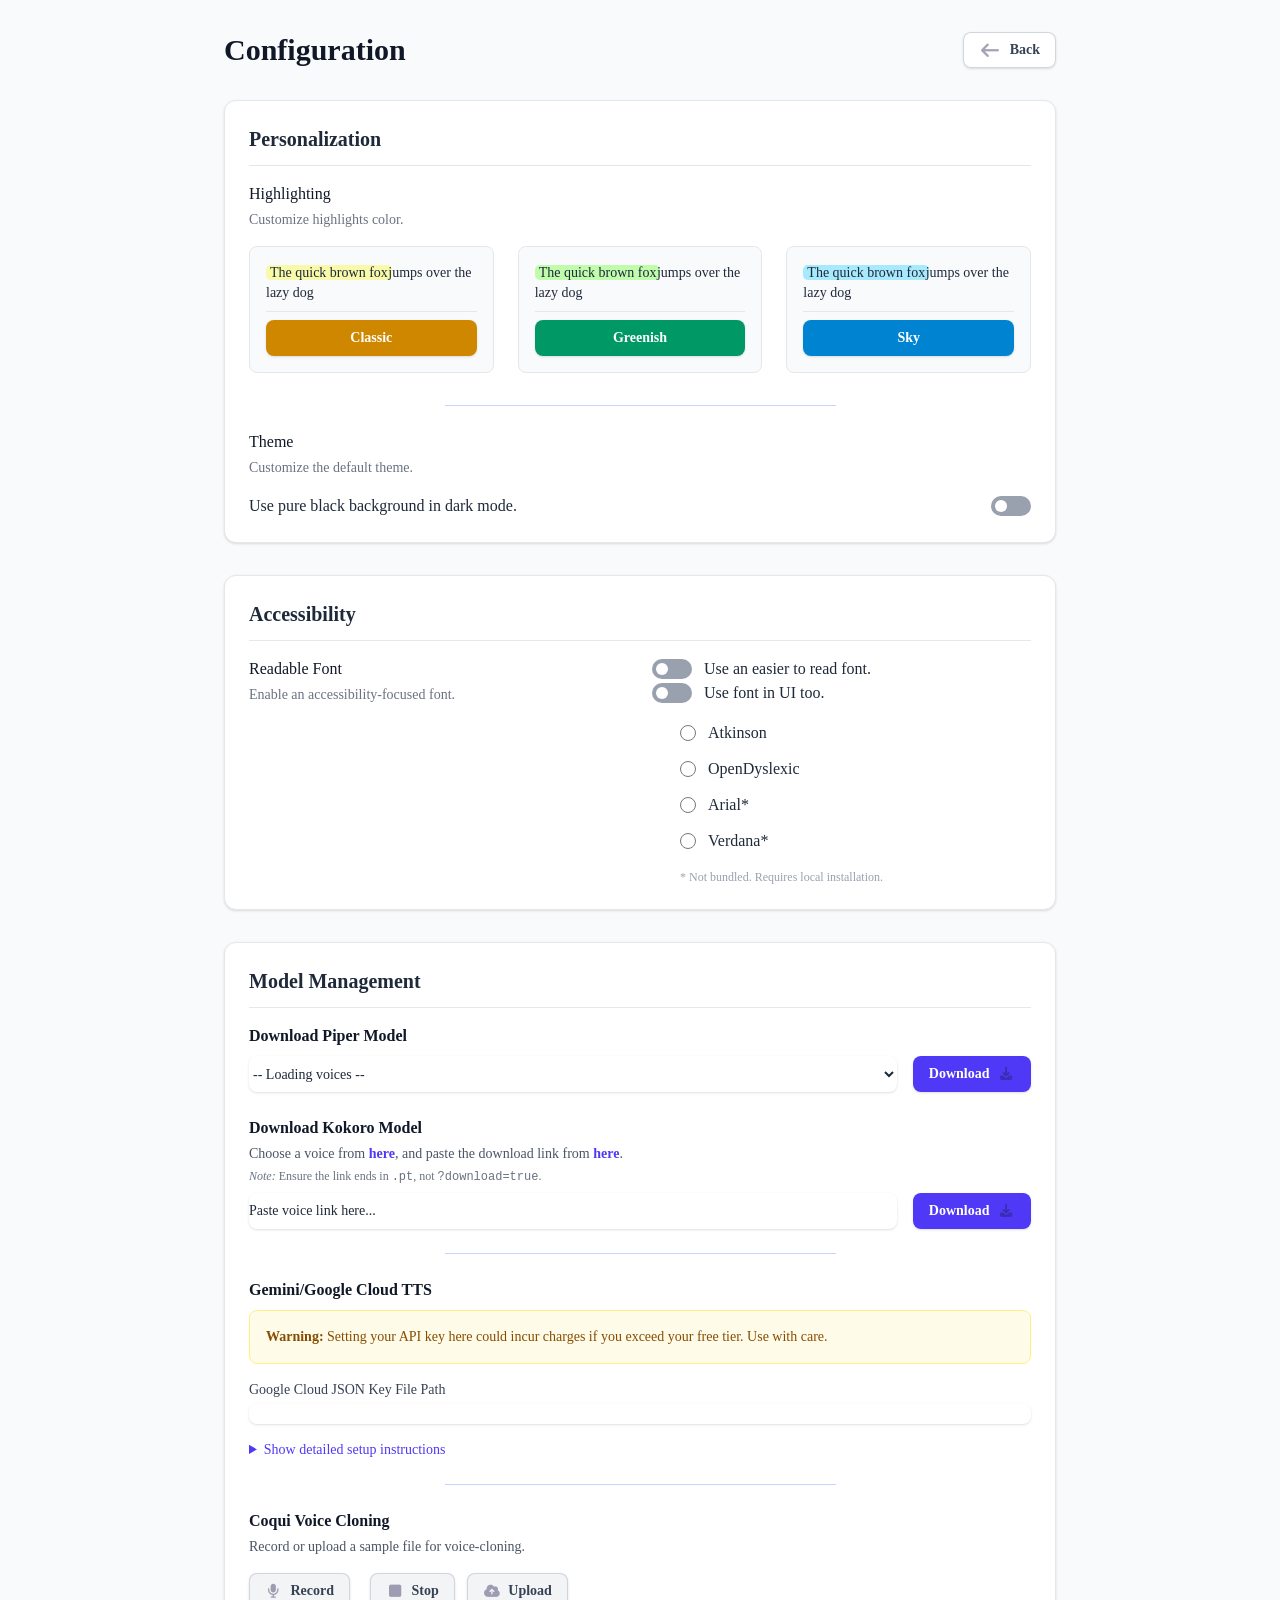
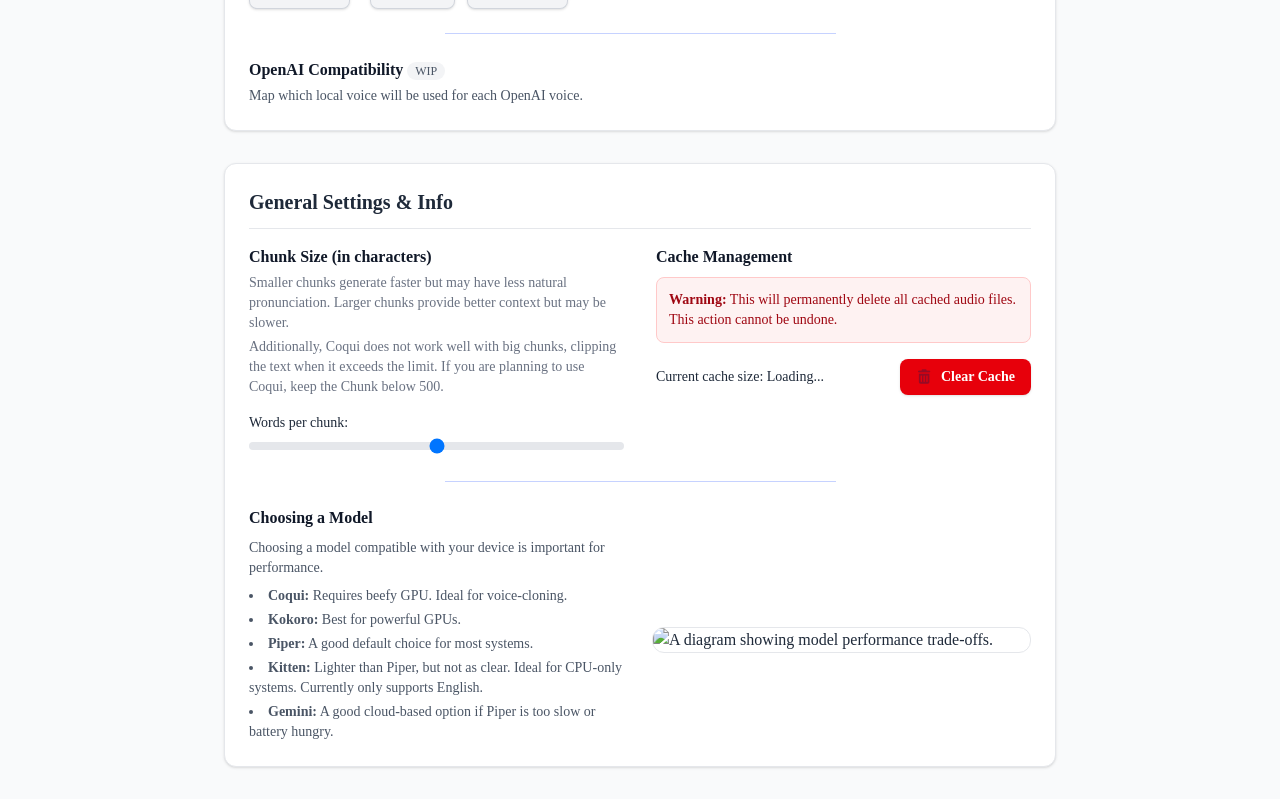
==== templates/config.html @ 1a1e9543 "feat(i18n): Task 5 - config.html 添加 data-i18n 属性 为配置页面添加国际化支持： - 54 个 data-i18n 属性（文本内容、占位符等） - head" ====
<!DOCTYPE html>
<html lang="en">
<head>
    <meta charset="UTF-8">
    <meta name="viewport" content="width=device-width, initial-scale=1.0">
    <title>OpenWebTTS - Config</title>
    <!-- Favicon -->
    <link rel="icon" type="image/png" href="/static/favicon.png">
    <link rel="stylesheet" href="/static/css/style.css">
    <link rel="stylesheet" href="/static/icons/css/all.min.css">
    <script type="module" src="/static/js/i18n.js"></script>
    <style>
        /* Custom styles for better form elements */
        .form-radio, .form-checkbox {
            color: #4f46e5;
        }
        .form-radio:focus, .form-checkbox:focus, select:focus, input:focus {
            --tw-ring-color: #4f46e5;
        }
    </style>
</head>

<body class="bg-gray-50 dark:bg-gray-900 text-gray-800 dark:text-gray-200">

    <div class="container mx-auto max-w-4xl p-4 sm:p-6 lg:p-8">
        
        <!-- Header -->
        <header class="flex items-center justify-between mb-8">
            <h1 class="text-3xl font-bold text-gray-900 dark:text-gray-100" data-i18n="config.title">Configuration</h1>
            <a id="back" href="/" class="inline-flex items-center gap-2 rounded-lg bg-white dark:bg-gray-800 px-4 py-2 text-sm font-semibold text-gray-700 dark:text-gray-300 shadow-sm ring-1 ring-inset ring-gray-300 dark:ring-gray-700 hover:bg-gray-50 dark:hover:bg-gray-700 transition-colors">
                <i class="fas fa-arrow-left text-lg"></i>
                <span data-i18n="config.back">Back</span>
            </a>
        </header>

        <main class="space-y-8">

            <section class="bg-white dark:bg-gray-800 p-6 rounded-xl shadow-sm border border-gray-200 dark:border-gray-700">
                <h2 class="text-xl font-semibold mb-4 border-b pb-3 border-gray-200 dark:border-gray-700" data-i18n="config.personalization">Personalization</h2>
                <div>
                    <h3 class="font-medium text-gray-900 dark:text-gray-100" data-i18n="config.highlighting">Highlighting</h3>
                    <p class="text-sm text-gray-500 dark:text-gray-400 mt-1" data-i18n="config.highlighting_desc">Customize highlights color.</p>
                </div>
                <div id="highlight-customization" class="grid grid-cols-3 items-start gap-6 mt-4">
                    <div class="yellow flex flex-col bg-gray-50 dark:bg-gray-700 p-4 rounded-lg border border-gray-200 dark:border-gray-600 mb-2">
                        <div class="text-sm">
                            <span class="highlight">The quick brown fox</span><span> jumps over the lazy dog</span>
                        </div>
                        <div class="border-t mt-2 pt-2 border-gray-200 dark:border-gray-700 w-full">
                            <button data-value="yellow" type="button" class="w-full inline-flex items-center justify-center gap-2 rounded-lg bg-yellow-600 px-4 py-2 text-sm font-semibold text-white shadow-sm hover:bg-yellow-500 dark:bg-yellow-700 dark:hover:bg-yellow-600 transition-colors" data-i18n="config.classic">Classic</button>
                        </div>
                    </div>
                    <div class="green flex flex-col bg-gray-50 dark:bg-gray-700 p-4 rounded-lg border border-gray-200 dark:border-gray-600 mb-2">
                        <div class="text-sm">
                            <span class="highlight green">The quick brown fox</span><span> jumps over the lazy dog</span>
                        </div>
                        <div class="border-t mt-2 pt-2 border-gray-200 dark:border-gray-700 w-full">
                            <button data-value="green" type="button" class="w-full inline-flex items-center justify-center gap-2 rounded-lg bg-emerald-600 px-4 py-2 text-sm font-semibold text-white shadow-sm hover:bg-emerald-500 dark:bg-emerald-700 dark:hover:bg-emerald-600 transition-colors" data-i18n="config.greenish">Greenish</button>
                        </div>
                    </div>
                    <div class="blue flex flex-col bg-gray-50 dark:bg-gray-700 p-4 rounded-lg border border-gray-200 dark:border-gray-600 mb-2">
                        <div class="text-sm">
                            <span class="highlight blue">The quick brown fox</span><span> jumps over the lazy dog</span>
                        </div>
                        <div class="border-t mt-2 pt-2 border-gray-200 dark:border-gray-700 w-full">
                            <button data-value="blue"  type="button" class="w-full inline-flex items-center justify-center gap-2 rounded-lg bg-sky-600 px-4 py-2 text-sm font-semibold text-white shadow-sm hover:bg-sky-500 dark:bg-sky-700 dark:hover:bg-sky-600 transition-colors" data-i18n="config.sky">Sky</button>
                        </div>
                    </div>
                </div>
                <hr class="my-6 w-[50%] mx-auto border-indigo-200 dark:border-gray-700" />
                <div>
                    <h3 class="font-medium text-gray-900 dark:text-gray-100" data-i18n="config.theme">Theme</h3>
                    <p class="text-sm text-gray-500 dark:text-gray-400 mt-1" data-i18n="config.theme_desc">Customize the default theme.</p>
                </div>
                <div class="mt-4 w-full grid grid-cols-2">
                    <div class="flex justify-start items-center">
                        <span data-i18n="config.pure_black">Use pure black background in dark mode.</span>
                    </div>
                    <div class="flex justify-end items-center">
                        <label class="relative inline-flex items-center cursor-pointer">
                            <input type="checkbox" id="pureblack-bg-toggle" class="sr-only peer">
                            <div class="w-10 h-5 bg-gray-400 peer-checked:bg-indigo-600 rounded-full transition-colors"></div>
                            <div class="absolute left-1 top-1 w-3 h-3 bg-white rounded-full peer-checked:translate-x-5 transition-transform"></div>
                        </label>
                    </div>
                </div>
            </section>

            <!-- Accessibility Section -->
            <section class="bg-white dark:bg-gray-800 p-6 rounded-xl shadow-sm border border-gray-200 dark:border-gray-700">
                <h2 class="text-xl font-semibold mb-4 border-b pb-3 border-gray-200 dark:border-gray-700" data-i18n="config.accessibility">Accessibility</h2>
                <div class="grid md:grid-cols-2 items-start gap-6">
                    <div>
                        <h3 class="font-medium text-gray-900 dark:text-gray-100" data-i18n="config.readable_font">Readable Font</h3>
                        <p class="text-sm text-gray-500 dark:text-gray-400 mt-1" data-i18n="config.readable_font_desc">Enable an accessibility-focused font.</p>
                    </div>
                    <div>
                        <div class="flex flex-row items-center">
                            <label for="use-accessible-font-checkbox" class="relative inline-flex items-center cursor-pointer me-3">
                                <input type="checkbox" name="accessible-font" id="use-accessible-font-checkbox" class="sr-only peer">
                                <div class="w-10 h-5 bg-gray-400 peer-checked:bg-indigo-600 rounded-full transition-colors"></div>
                                <div class="absolute left-1 top-1 w-3 h-3 bg-white rounded-full peer-checked:translate-x-5 transition-transform"></div>
                            </label>
                            <span class="font-medium dark:text-gray-300" data-i18n="config.use_easy_font">Use an easier to read font.</span>
                        </div>
                        <div class="flex flex-row items-center">
                            <label for="accessible-font-ui-checkbox" class="relative inline-flex items-center cursor-pointer me-3">
                                <input type="checkbox" name="accessible-font-ui" id="accessible-font-ui-checkbox" class="sr-only peer">
                                <div class="w-10 h-5 bg-gray-400 peer-checked:bg-indigo-600 rounded-full transition-colors"></div>
                                <div class="absolute left-1 top-1 w-3 h-3 bg-white rounded-full peer-checked:translate-x-5 transition-transform"></div>
                            </label>
                            <span class="font-medium dark:text-gray-300" data-i18n="config.use_font_ui">Use font in UI too.</span>
                        </div>
                        <div class="mt-4 space-y-3 pl-7">
                            <label class="flex items-center space-x-3">
                                <input type="radio" name="accessible-font-style" value="Atkinson" class="form-radio h-4 w-4">
                                <span class="dark:text-gray-300">Atkinson</span>
                            </label>
                            <label class="flex items-center space-x-3">
                                <input type="radio" name="accessible-font-style" value="OpenDyslexic" class="form-radio h-4 w-4">
                                <span class="dark:text-gray-300">OpenDyslexic</span>
                            </label>
                            <label class="flex items-center space-x-3">
                                <input type="radio" name="accessible-font-style" value="Arial" class="form-radio h-4 w-4">
                                <span class="dark:text-gray-300">Arial*</span>
                            </label>
                            <label class="flex items-center space-x-3">
                                <input type="radio" name="accessible-font-style" value="Verdana" class="form-radio h-4 w-4">
                                <span class="dark:text-gray-300">Verdana*</span>
                            </label>
                            <p class="text-xs text-gray-400 dark:text-gray-500 pt-1" data-i18n="config.not_bundled">* Not bundled. Requires local installation.</p>
                        </div>
                    </div>
                </div>
            </section>

            <!-- Models Section -->
            <section class="bg-white dark:bg-gray-800 p-6 rounded-xl shadow-sm border border-gray-200 dark:border-gray-700">
                <h2 class="text-xl font-semibold mb-4 border-b pb-3 border-gray-200 dark:border-gray-700" data-i18n="config.model_management">Model Management</h2>
                
                <!-- Piper and Kokoro Downloads -->
                <div class="space-y-6">
                    <div>
                        <h3 class="font-semibold text-gray-900 dark:text-gray-100" data-i18n="config.download_piper">Download Piper Model</h3>
                        <div class="grid sm:grid-cols-[1fr_auto] gap-4 mt-2">
                            <select id="piper-voice" name="piper-voice" class="block w-full rounded-lg border-gray-300 dark:border-gray-600 bg-white dark:bg-gray-700 text-gray-800 dark:text-gray-200 shadow-sm focus:border-indigo-500 focus:ring-indigo-500 sm:text-sm">
                                <option value="" data-i18n="config.loading_voices">-- Loading voices --</option>
                            </select>
                            <button id="download-btn-piper" class="inline-flex items-center justify-center gap-2 rounded-lg bg-indigo-600 px-4 py-2 text-sm font-semibold text-white shadow-sm hover:bg-indigo-500 dark:bg-indigo-700 dark:hover:bg-indigo-600 transition-colors">
                                <span data-i18n="common.download">Download</span>
                                <i class="fas fa-download"></i>
                            </button>
                        </div>
                    </div>

                    <div>
                        <h3 class="font-semibold text-gray-900 dark:text-gray-100" data-i18n="config.download_kokoro">Download Kokoro Model</h3>
                        <div class="text-sm text-gray-600 dark:text-gray-400 mt-1 space-y-1">
                            <p>Choose a voice from <a class="font-semibold text-indigo-600 dark:text-indigo-400 hover:underline" href="https://huggingface.co/hexgrad/Kokoro-82M/blob/main/VOICES.md" target="_blank">here</a>, and paste the download link from <a class="font-semibold text-indigo-600 dark:text-indigo-400 hover:underline" href="https://huggingface.co/hexgrad/Kokoro-82M/tree/main/voices" target="_blank">here</a>.</p>
                            <p class="text-xs text-gray-500 dark:text-gray-500"><i>Note:</i> Ensure the link ends in <code>.pt</code>, not <code>?download=true</code>.</p>
                        </div>
                        <div class="grid sm:grid-cols-[1fr_auto] gap-4 mt-2">
                            <input id="kokoro-voice" name="kokoro-voice" placeholder="Paste voice link here..." class="block w-full rounded-lg border-gray-300 dark:border-gray-600 bg-white dark:bg-gray-700 text-gray-800 dark:text-gray-200 dark:placeholder-gray-400 shadow-sm focus:border-indigo-500 focus:ring-indigo-500 sm:text-sm" />
                            <button id="download-btn-kokoro" class="inline-flex items-center justify-center gap-2 rounded-lg bg-indigo-600 px-4 py-2 text-sm font-semibold text-white shadow-sm hover:bg-indigo-500 dark:bg-indigo-700 dark:hover:bg-indigo-600 transition-colors">
                                <span data-i18n="common.download">Download</span>
                                <i class="fas fa-download"></i>
                            </button>
                        </div>
                        <div id="download-status" class="text-sm mt-2"></div>
                    </div>
                </div>

                <hr class="my-6 w-[50%] mx-auto border-indigo-200 dark:border-gray-700" />

                <!-- Gemini / Google Cloud -->
                <div>
                    <h3 class="font-semibold text-gray-900 dark:text-gray-100" data-i18n="config.gemini_tts">Gemini/Google Cloud TTS</h3>
                    <div class="p-4 mt-2 bg-yellow-50 border border-yellow-200 rounded-lg text-sm text-yellow-800 dark:bg-yellow-900/20 dark:border-yellow-700/50 dark:text-yellow-300">
                        <strong data-i18n="config.warning">Warning:</strong> <span data-i18n="config.api_key_warning">Setting your API key here could incur charges if you exceed your free tier. Use with care.</span>
                    </div>
                    <div class="mt-4">
                        <label for="google-voice" class="block text-sm font-medium text-gray-700 dark:text-gray-300" data-i18n="config.google_key_path">Google Cloud JSON Key File Path</label>
                        <input id="google-voice" name="google-voice" class="mt-1 block w-full rounded-lg border-gray-300 dark:border-gray-600 bg-white dark:bg-gray-700 text-gray-800 dark:text-gray-200 dark:placeholder-gray-400 shadow-sm focus:border-indigo-500 focus:ring-indigo-500 sm:text-sm" />
                    </div>
                    <details class="mt-4 text-sm">
                        <summary id="toggle-explanation-container" class="cursor-pointer font-medium text-indigo-600 hover:text-indigo-800 dark:text-indigo-400 dark:hover:text-indigo-300">
                            <span data-i18n="config.show_instructions">Show detailed setup instructions</span>
                        </summary>
                        <div id="explanation-container" class="prose prose-sm dark:prose-invert max-w-none mt-2 text-gray-600 dark:text-gray-400 space-y-3">
                            <h4 data-i18n="config.step1">Step 1: Set Up Your Project & API</h4>
                            <ol>
                                <li>Go to the <a href="https://console.cloud.google.com/" target="_blank">Google Cloud Console</a> and sign in.</li>
                                <li>Select or create a new project.</li>
                                <li>Search for and enable the <strong>Cloud Text-to-Speech API</strong>.</li>
                            </ol>
                            <h4 data-i18n="config.step2">Step 2: Create a Service Account & Download Key</h4>
                            <ol>
                                <li>Navigate to the <strong>Credentials</strong> page.</li>
                                <li>Click <strong>+ CREATE CREDENTIALS</strong> and select <strong>Service account</strong>.</li>
                                <li>Follow the prompts to create the account.</li>
                                <li>Go to the <strong>KEYS</strong> tab for your new service account, click <strong>ADD KEY</strong>, and create a new <strong>JSON</strong> key. A file will be downloaded.</li>
                            </ol>
                            <h4 data-i18n="config.step3">Step 3: Secure and Use Your Key</h4>
                            <p>Treat this JSON file like a password. Paste the file path into the input box above.</p>
                        </div>
                    </details>
                </div>

                <hr class="my-6 w-[50%] mx-auto border-indigo-200 dark:border-gray-700" />

                <!-- Coqui -->
                <div>
                     <h3 class="font-semibold text-gray-900 dark:text-gray-100" data-i18n="config.coqui_cloning">Coqui Voice Cloning</h3>
                     <p class="text-sm text-gray-600 dark:text-gray-400 mt-1" data-i18n="config.coqui_cloning_desc">Record or upload a sample file for voice-cloning.</p>
                     <div id="speech-to-text-section" class="flex items-center gap-3 mt-4">
                        <button id="record-btn" class="inline-flex items-center justify-center gap-2 rounded-lg bg-gray-100 dark:bg-gray-700 px-4 py-2 text-sm font-semibold text-gray-700 dark:text-gray-300 shadow-sm ring-1 ring-inset ring-gray-300 dark:ring-gray-600 hover:bg-gray-200 dark:hover:bg-gray-600 transition-colors">
                            <i class="fas fa-microphone"></i>
                            <span data-i18n="common.record">Record</span>
                        </button>
                        <button id="stop-record-btn" class="hidden ml-2 inline-flex items-center justify-center gap-2 rounded-lg bg-gray-100 dark:bg-gray-700 px-4 py-2 text-sm font-semibold text-gray-700 dark:text-gray-300 shadow-sm ring-1 ring-inset ring-gray-300 dark:ring-gray-600 hover:bg-gray-200 dark:hover:bg-gray-600 transition-colors">
                            <i class="fas fa-stop"></i>
                            <span data-i18n="common.stop">Stop</span>
                        </button>
                        <div id="recording-indicator" class="hidden ml-2 flex items-center">
                            <div class="w-2 h-2 bg-red-500 rounded-full animate-pulse"></div>
                            <span class="ml-2 text-sm text-gray-600 dark:text-gray-400" data-i18n="player.recording">Recording...</span>
                        </div>
                        <input type="file" id="audio-file-input" accept="audio/wav" class="hidden">
                        <button id="upload-file-btn" class="inline-flex items-center justify-center gap-2 rounded-lg bg-gray-100 dark:bg-gray-700 px-4 py-2 text-sm font-semibold text-gray-700 dark:text-gray-300 shadow-sm ring-1 ring-inset ring-gray-300 dark:ring-gray-600 hover:bg-gray-200 dark:hover:bg-gray-600 transition-colors">
                            <i class="fas fa-cloud-upload-alt"></i>
                            <span data-i18n="common.upload">Upload</span>
                        </button>
                     </div>
                </div>

                <hr class="my-6 w-[50%] mx-auto border-indigo-200 dark:border-gray-700" />

                <!-- OpenAI -->
                <div>
                     <h3 class="font-semibold text-gray-900 dark:text-gray-100"><span data-i18n="config.openai_compat">OpenAI Compatibility</span> <span class="text-xs font-medium bg-gray-100 dark:bg-gray-700 text-gray-600 dark:text-gray-300 py-0.5 px-2 rounded-full">WIP</span></h3>
                     <p class="text-sm text-gray-600 dark:text-gray-400 mt-1" data-i18n="config.openai_desc">Map which local voice will be used for each OpenAI voice.</p>
                </div>
            </section>

            <!-- General Settings & Info -->
            <section class="bg-white dark:bg-gray-800 p-6 rounded-xl shadow-sm border border-gray-200 dark:border-gray-700">
                <h2 class="text-xl font-semibold mb-4 border-b pb-3 border-gray-200 dark:border-gray-700" data-i18n="config.general_settings">General Settings & Info</h2>
                
                <div class="grid md:grid-cols-2 gap-8">
                    <!-- Chunk Size -->
                    <div>
                        <h3 class="font-semibold text-gray-900 dark:text-gray-100" data-i18n="config.chunk_size">Chunk Size (in characters)</h3>
                        <p class="text-sm text-gray-500 dark:text-gray-400 mt-1" data-i18n="config.chunk_size_desc1">Smaller chunks generate faster but may have less natural pronunciation. Larger chunks provide better context but may be slower.</p>
                        <p class="text-sm text-gray-500 dark:text-gray-400 mt-1" data-i18n="config.chunk_size_desc2">Additionally, Coqui does not work well with big chunks, clipping the text when it exceeds the limit. If you are planning to use Coqui, keep the Chunk below 500.</p>
                        <div class="mt-4">
                            <div class="flex justify-between items-center text-sm font-medium">
                                <label for="chunk-size-slider" class="dark:text-gray-300" data-i18n="config.words_per_chunk">Words per chunk:</label>
                                <span id="chunk-size-display" class="font-semibold text-indigo-600 dark:text-indigo-400"></span>
                            </div>
                            <input id="chunk-size-slider" name="chunk-size" type="range" step="5" min="50" max="1000" class="w-full h-2 bg-gray-200 dark:bg-gray-600 rounded-lg appearance-none cursor-pointer mt-2">
                        </div>
                    </div>

                    <!-- Cache Management -->
                    <div>
                        <h3 class="font-semibold text-gray-900 dark:text-gray-100" data-i18n="config.cache_management">Cache Management</h3>
                         <div class="p-3 mt-2 bg-red-50 border border-red-200 rounded-lg text-sm text-red-800 dark:bg-red-900/20 dark:border-red-700/50 dark:text-red-300">
                            <strong data-i18n="config.warning">Warning:</strong> <span data-i18n="config.cache_warning">This will permanently delete all cached audio files. This action cannot be undone.</span>
                        </div>
                        <div class="flex items-center justify-between mt-4">
                            <p class="text-sm dark:text-gray-300"><span data-i18n="config.cache_size">Current cache size:</span> <span id="cache-size-display" class="font-medium" data-i18n="common.loading">Loading...</span></p>
                            <button id="clear-cache" class="inline-flex items-center gap-2 rounded-lg bg-red-600 px-4 py-2 text-sm font-semibold text-white shadow-sm hover:bg-red-500 dark:bg-red-700 dark:hover:bg-red-600 transition-colors">
                                <i class="fas fa-trash-alt"></i>
                                <span data-i18n="config.clear_cache">Clear Cache</span>
                            </button>
                        </div>
                    </div>
                </div>

                <hr class="my-6 w-[50%] mx-auto border-indigo-200 dark:border-gray-700" />

                <!-- Model Info -->
                <div>
                    <h3 class="font-semibold text-gray-900 dark:text-gray-100" data-i18n="config.choosing_model">Choosing a Model</h3>
                    <div class="grid md:grid-cols-2 gap-6 mt-2 items-center">
                        <div class="text-sm text-gray-600 dark:text-gray-400 space-y-2">
                             <p data-i18n="config.choosing_model_desc">Choosing a model compatible with your device is important for performance.</p>
                             <ul class="list-disc list-inside space-y-1">
                                <li><strong data-i18n="config.model_coqui">Coqui:</strong> Requires beefy GPU. Ideal for voice-cloning.</li>
                                <li><strong data-i18n="config.model_kokoro">Kokoro:</strong> Best for powerful GPUs.</li>
                                <li><strong data-i18n="config.model_piper">Piper:</strong> A good default choice for most systems.</li>
                                <li><strong data-i18n="config.model_kitten">Kitten:</strong> Lighter than Piper, but not as clear. Ideal for CPU-only systems. Currently only supports English.</li>
                                <li><strong data-i18n="config.model_gemini">Gemini:</strong> A good cloud-based option if Piper is too slow or battery hungry.</li>
                             </ul>
                        </div>
                        <img src="/static/image/models.png" alt="A diagram showing model performance trade-offs." class="dark:invert rounded-xl border border-gray-200 dark:border-gray-400 w-full h-auto">
                    </div>
                </div>

            </section>

        </main>
    </div>

    <script type="module" src="/static/js/config.js"></script>
    <script type="module">
        import { initI18n } from '/static/js/i18n.js';
        await initI18n();
    </script>
</body>
</html>
---- static/css/style.css ----
/*! tailwindcss v4.3.3 | MIT License | https://tailwindcss.com */
@layer properties;
@layer theme, base, components, utilities;
@layer theme {
  :root, :host {
    --font-sans: -apple-system, BlinkMacSystemFont, "Segoe UI", Roboto, "Helvetica Neue",
      "Noto Sans", Arial, sans-serif, "Apple Color Emoji", "Segoe UI Emoji",
      "Segoe UI Symbol", "Noto Color Emoji";
    --font-mono: ui-monospace, SFMono-Regular, Menlo, Monaco, Consolas, "Liberation Mono",
      "Courier New", monospace;
    --color-red-50: oklch(97.1% 0.013 17.38);
    --color-red-200: oklch(88.5% 0.062 18.334);
    --color-red-300: oklch(80.8% 0.114 19.571);
    --color-red-500: oklch(63.7% 0.237 25.331);
    --color-red-600: oklch(57.7% 0.245 27.325);
    --color-red-700: oklch(50.5% 0.213 27.518);
    --color-red-800: oklch(44.4% 0.177 26.899);
    --color-red-900: oklch(39.6% 0.141 25.723);
    --color-yellow-50: oklch(98.7% 0.026 102.212);
    --color-yellow-200: oklch(94.5% 0.129 101.54);
    --color-yellow-300: oklch(90.5% 0.182 98.111);
    --color-yellow-500: oklch(79.5% 0.184 86.047);
    --color-yellow-600: oklch(68.1% 0.162 75.834);
    --color-yellow-700: oklch(55.4% 0.135 66.442);
    --color-yellow-800: oklch(47.6% 0.114 61.907);
    --color-yellow-900: oklch(42.1% 0.095 57.708);
    --color-green-500: oklch(72.3% 0.219 149.579);
    --color-emerald-500: oklch(69.6% 0.17 162.48);
    --color-emerald-600: oklch(59.6% 0.145 163.225);
    --color-emerald-700: oklch(50.8% 0.118 165.612);
    --color-sky-500: oklch(68.5% 0.169 237.323);
    --color-sky-600: oklch(58.8% 0.158 241.966);
    --color-sky-700: oklch(50% 0.134 242.749);
    --color-blue-500: oklch(62.3% 0.214 259.815);
    --color-indigo-50: oklch(96.2% 0.018 272.314);
    --color-indigo-100: oklch(93% 0.034 272.788);
    --color-indigo-200: oklch(87% 0.065 274.039);
    --color-indigo-300: oklch(78.5% 0.115 274.713);
    --color-indigo-400: oklch(67.3% 0.182 276.935);
    --color-indigo-500: oklch(58.5% 0.233 277.117);
    --color-indigo-600: oklch(51.1% 0.262 276.966);
    --color-indigo-700: oklch(45.7% 0.24 277.023);
    --color-indigo-800: oklch(39.8% 0.195 277.366);
    --color-indigo-900: oklch(35.9% 0.144 278.697);
    --color-indigo-950: oklch(25.7% 0.09 281.288);
    --color-gray-50: oklch(98.5% 0.002 247.839);
    --color-gray-100: oklch(96.7% 0.003 264.542);
    --color-gray-200: oklch(92.8% 0.006 264.531);
    --color-gray-300: oklch(87.2% 0.01 258.338);
    --color-gray-400: oklch(70.7% 0.022 261.325);
    --color-gray-500: oklch(55.1% 0.027 264.364);
    --color-gray-600: oklch(44.6% 0.03 256.802);
    --color-gray-700: oklch(37.3% 0.034 259.733);
    --color-gray-800: oklch(27.8% 0.033 256.848);
    --color-gray-900: oklch(21% 0.034 264.665);
    --color-black: #000;
    --color-white: #fff;
    --spacing: 0.25rem;
    --container-sm: 24rem;
    --container-md: 28rem;
    --container-lg: 32rem;
    --container-4xl: 56rem;
    --text-xs: 0.75rem;
    --text-xs--line-height: calc(1 / 0.75);
    --text-sm: 0.875rem;
    --text-sm--line-height: calc(1.25 / 0.875);
    --text-base: 1rem;
    --text-base--line-height: calc(1.5 / 1);
    --text-lg: 1.125rem;
    --text-lg--line-height: calc(1.75 / 1.125);
    --text-xl: 1.25rem;
    --text-xl--line-height: calc(1.75 / 1.25);
    --text-3xl: 1.875rem;
    --text-3xl--line-height: calc(2.25 / 1.875);
    --text-4xl: 2.25rem;
    --text-4xl--line-height: calc(2.5 / 2.25);
    --font-weight-medium: 500;
    --font-weight-semibold: 600;
    --font-weight-bold: 700;
    --radius-md: 0.375rem;
    --radius-lg: 0.5rem;
    --radius-xl: 0.75rem;
    --ease-in-out: cubic-bezier(0.4, 0, 0.2, 1);
    --animate-spin: spin 1s linear infinite;
    --animate-pulse: pulse 2s cubic-bezier(0.4, 0, 0.6, 1) infinite;
    --blur-lg: 16px;
    --default-transition-duration: 150ms;
    --default-transition-timing-function: cubic-bezier(0.4, 0, 0.2, 1);
    --default-font-family: var(--font-sans);
    --default-mono-font-family: var(--font-mono);
  }
}
@layer base {
  *, ::after, ::before, ::backdrop, ::file-selector-button {
    box-sizing: border-box;
    margin: 0;
    padding: 0;
    border: 0 solid;
  }
  html, :host {
    line-height: 1.5;
    -webkit-text-size-adjust: 100%;
    tab-size: 4;
    font-family: var(--default-font-family, -apple-system, BlinkMacSystemFont, "Segoe UI", Roboto, "Helvetica Neue", "Noto Sans", Arial, sans-serif, "Apple Color Emoji", "Segoe UI Emoji", "Segoe UI Symbol", "Noto Color Emoji");
    font-feature-settings: var(--default-font-feature-settings, normal);
    font-variation-settings: var(--default-font-variation-settings, normal);
    -webkit-tap-highlight-color: transparent;
  }
  hr {
    height: 0;
    color: inherit;
    border-top-width: 1px;
  }
  abbr:where([title]) {
    -webkit-text-decoration: underline dotted;
    text-decoration: underline dotted;
  }
  h1, h2, h3, h4, h5, h6 {
    font-size: inherit;
    font-weight: inherit;
  }
  a {
    color: inherit;
    -webkit-text-decoration: inherit;
    text-decoration: inherit;
  }
  b, strong {
    font-weight: bolder;
  }
  code, kbd, samp, pre {
    font-family: var(--default-mono-font-family, ui-monospace, SFMono-Regular, Menlo, Monaco, Consolas, "Liberation Mono", "Courier New", monospace);
    font-feature-settings: var(--default-mono-font-feature-settings, normal);
    font-variation-settings: var(--default-mono-font-variation-settings, normal);
    font-size: 1em;
  }
  small {
    font-size: 80%;
  }
  sub, sup {
    font-size: 75%;
    line-height: 0;
    position: relative;
    vertical-align: baseline;
  }
  sub {
    bottom: -0.25em;
  }
  sup {
    top: -0.5em;
  }
  table {
    text-indent: 0;
    border-color: inherit;
    border-collapse: collapse;
  }
  :-moz-focusring:where(:not(iframe)) {
    outline: auto;
  }
  progress {
    vertical-align: baseline;
  }
  summary {
    display: list-item;
  }
  ol, ul, menu {
    list-style: none;
  }
  img, svg, video, canvas, audio, iframe, embed, object {
    display: block;
    vertical-align: middle;
  }
  img, video {
    max-width: 100%;
    height: auto;
  }
  button, input, select, optgroup, textarea, ::file-selector-button {
    font: inherit;
    font-feature-settings: inherit;
    font-variation-settings: inherit;
    letter-spacing: inherit;
    color: inherit;
    border-radius: 0;
    background-color: transparent;
    opacity: 1;
  }
  :where(select:is([multiple], [size])) optgroup {
    font-weight: bolder;
  }
  :where(select:is([multiple], [size])) optgroup option {
    padding-inline-start: 20px;
  }
  ::file-selector-button {
    margin-inline-end: 4px;
  }
  ::placeholder {
    opacity: 1;
  }
  @supports (not (-webkit-appearance: -apple-pay-button))  or (contain-intrinsic-size: 1px) {
    ::placeholder {
      color: currentcolor;
      @supports (color: color-mix(in lab, red, red)) {
        color: color-mix(in oklab, currentcolor 50%, transparent);
      }
    }
  }
  textarea {
    resize: vertical;
  }
  ::-webkit-search-decoration {
    -webkit-appearance: none;
  }
  ::-webkit-date-and-time-value {
    min-height: 1lh;
    text-align: inherit;
  }
  ::-webkit-datetime-edit {
    display: inline-flex;
  }
  ::-webkit-datetime-edit-fields-wrapper {
    padding: 0;
  }
  ::-webkit-datetime-edit, ::-webkit-datetime-edit-year-field, ::-webkit-datetime-edit-month-field, ::-webkit-datetime-edit-day-field, ::-webkit-datetime-edit-hour-field, ::-webkit-datetime-edit-minute-field, ::-webkit-datetime-edit-second-field, ::-webkit-datetime-edit-millisecond-field, ::-webkit-datetime-edit-meridiem-field {
    padding-block: 0;
  }
  ::-webkit-calendar-picker-indicator {
    line-height: 1;
  }
  :-moz-ui-invalid {
    box-shadow: none;
  }
  button, input:where([type="button"], [type="reset"], [type="submit"]), ::file-selector-button {
    appearance: button;
  }
  ::-webkit-inner-spin-button, ::-webkit-outer-spin-button {
    height: auto;
  }
  [hidden]:where(:not([hidden="until-found"])) {
    display: none !important;
  }
}
@layer utilities {
  .pointer-events-none {
    pointer-events: none;
  }
  .visible {
    visibility: visible;
  }
  .sr-only {
    position: absolute;
    width: 1px;
    height: 1px;
    padding: 0;
    margin: -1px;
    overflow: hidden;
    clip-path: inset(50%);
    white-space: nowrap;
    border-width: 0;
  }
  .absolute {
    position: absolute;
  }
  .fixed {
    position: fixed;
  }
  .relative {
    position: relative;
  }
  .static {
    position: static;
  }
  .inset-0 {
    inset: 0px;
  }
  .inset-y-0 {
    inset-block: 0px;
  }
  .top-0 {
    top: 0px;
  }
  .top-1 {
    top: var(--spacing);
  }
  .top-4 {
    top: calc(var(--spacing) * 4);
  }
  .top-\[50dvh\] {
    top: 50dvh;
  }
  .right-0 {
    right: 0px;
  }
  .right-4 {
    right: calc(var(--spacing) * 4);
  }
  .bottom-0 {
    bottom: 0px;
  }
  .bottom-2 {
    bottom: calc(var(--spacing) * 2);
  }
  .bottom-full {
    bottom: 100%;
  }
  .left-0 {
    left: 0px;
  }
  .left-1 {
    left: var(--spacing);
  }
  .z-10 {
    z-index: 10;
  }
  .z-50 {
    z-index: 50;
  }
  .z-\[100\] {
    z-index: 100;
  }
  .col-span-full {
    grid-column: 1 / -1;
  }
  .container {
    width: 100%;
    @media (width >= 40rem) {
      max-width: 40rem;
    }
    @media (width >= 48rem) {
      max-width: 48rem;
    }
    @media (width >= 64rem) {
      max-width: 64rem;
    }
    @media (width >= 80rem) {
      max-width: 80rem;
    }
    @media (width >= 96rem) {
      max-width: 96rem;
    }
  }
  .m-2 {
    margin: calc(var(--spacing) * 2);
  }
  .m-4 {
    margin: calc(var(--spacing) * 4);
  }
  .m-5 {
    margin: calc(var(--spacing) * 5);
  }
  .mx-1 {
    margin-inline: var(--spacing);
  }
  .mx-4 {
    margin-inline: calc(var(--spacing) * 4);
  }
  .mx-auto {
    margin-inline: auto;
  }
  .my-2 {
    margin-block: calc(var(--spacing) * 2);
  }
  .my-4 {
    margin-block: calc(var(--spacing) * 4);
  }
  .my-6 {
    margin-block: calc(var(--spacing) * 6);
  }
  .-ms-4 {
    margin-inline-start: calc(var(--spacing) * -4);
  }
  .ms-2 {
    margin-inline-start: calc(var(--spacing) * 2);
  }
  .me-1 {
    margin-inline-end: var(--spacing);
  }
  .me-2 {
    margin-inline-end: calc(var(--spacing) * 2);
  }
  .me-3 {
    margin-inline-end: calc(var(--spacing) * 3);
  }
  .mt-0 {
    margin-top: 0px;
  }
  .mt-1 {
    margin-top: var(--spacing);
  }
  .mt-2 {
    margin-top: calc(var(--spacing) * 2);
  }
  .mt-4 {
    margin-top: calc(var(--spacing) * 4);
  }
  .mt-auto {
    margin-top: auto;
  }
  .mb-1 {
    margin-bottom: var(--spacing);
  }
  .mb-2 {
    margin-bottom: calc(var(--spacing) * 2);
  }
  .mb-3 {
    margin-bottom: calc(var(--spacing) * 3);
  }
  .mb-4 {
    margin-bottom: calc(var(--spacing) * 4);
  }
  .mb-8 {
    margin-bottom: calc(var(--spacing) * 8);
  }
  .ml-1 {
    margin-left: var(--spacing);
  }
  .ml-2 {
    margin-left: calc(var(--spacing) * 2);
  }
  .ml-\[50px\] {
    margin-left: 50px;
  }
  .block {
    display: block;
  }
  .contents {
    display: contents;
  }
  .flex {
    display: flex;
  }
  .grid {
    display: grid;
  }
  .hidden {
    display: none;
  }
  .inline-block {
    display: inline-block;
  }
  .inline-flex {
    display: inline-flex;
  }
  .h-1 {
    height: var(--spacing);
  }
  .h-2 {
    height: calc(var(--spacing) * 2);
  }
  .h-3 {
    height: calc(var(--spacing) * 3);
  }
  .h-4 {
    height: calc(var(--spacing) * 4);
  }
  .h-5 {
    height: calc(var(--spacing) * 5);
  }
  .h-\[100dvh\] {
    height: 100dvh;
  }
  .h-auto {
    height: auto;
  }
  .h-full {
    height: 100%;
  }
  .max-h-60 {
    max-height: calc(var(--spacing) * 60);
  }
  .max-h-\[32px\] {
    max-height: 32px;
  }
  .min-h-\[100dvh\] {
    min-height: 100dvh;
  }
  .min-h-\[100px\] {
    min-height: 100px;
  }
  .min-h-\[100vh\] {
    min-height: 100vh;
  }
  .w-2 {
    width: calc(var(--spacing) * 2);
  }
  .w-3 {
    width: calc(var(--spacing) * 3);
  }
  .w-4 {
    width: calc(var(--spacing) * 4);
  }
  .w-10 {
    width: calc(var(--spacing) * 10);
  }
  .w-16 {
    width: calc(var(--spacing) * 16);
  }
  .w-20 {
    width: calc(var(--spacing) * 20);
  }
  .w-56 {
    width: calc(var(--spacing) * 56);
  }
  .w-80 {
    width: calc(var(--spacing) * 80);
  }
  .w-\[50\%\] {
    width: 50%;
  }
  .w-\[90dvw\] {
    width: 90dvw;
  }
  .w-full {
    width: 100%;
  }
  .max-w-4xl {
    max-width: var(--container-4xl);
  }
  .max-w-\[32px\] {
    max-width: 32px;
  }
  .max-w-\[50\%\] {
    max-width: 50%;
  }
  .max-w-lg {
    max-width: var(--container-lg);
  }
  .max-w-md {
    max-width: var(--container-md);
  }
  .max-w-none {
    max-width: none;
  }
  .max-w-sm {
    max-width: var(--container-sm);
  }
  .flex-grow {
    flex-grow: 1;
  }
  .rotate-180 {
    rotate: 180deg;
  }
  .transform {
    transform: var(--tw-rotate-x,) var(--tw-rotate-y,) var(--tw-rotate-z,) var(--tw-skew-x,) var(--tw-skew-y,);
  }
  .animate-pulse {
    animation: var(--animate-pulse);
  }
  .animate-spin {
    animation: var(--animate-spin);
  }
  .cursor-\[e-resize\] {
    cursor: e-resize;
  }
  .cursor-\[w-resize\] {
    cursor: w-resize;
  }
  .cursor-pointer {
    cursor: pointer;
  }
  .list-inside {
    list-style-position: inside;
  }
  .list-disc {
    list-style-type: disc;
  }
  .appearance-none {
    appearance: none;
  }
  .grid-cols-1 {
    grid-template-columns: repeat(1, minmax(0, 1fr));
  }
  .grid-cols-2 {
    grid-template-columns: repeat(2, minmax(0, 1fr));
  }
  .grid-cols-3 {
    grid-template-columns: repeat(3, minmax(0, 1fr));
  }
  .grid-cols-\[repeat\(auto-fill\,minmax\(180px\,1fr\)\)\] {
    grid-template-columns: repeat(auto-fill,minmax(180px,1fr));
  }
  .flex-col {
    flex-direction: column;
  }
  .flex-row {
    flex-direction: row;
  }
  .items-center {
    align-items: center;
  }
  .items-start {
    align-items: flex-start;
  }
  .justify-between {
    justify-content: space-between;
  }
  .justify-center {
    justify-content: center;
  }
  .justify-end {
    justify-content: flex-end;
  }
  .justify-start {
    justify-content: flex-start;
  }
  .gap-2 {
    gap: calc(var(--spacing) * 2);
  }
  .gap-3 {
    gap: calc(var(--spacing) * 3);
  }
  .gap-4 {
    gap: calc(var(--spacing) * 4);
  }
  .gap-6 {
    gap: calc(var(--spacing) * 6);
  }
  .gap-8 {
    gap: calc(var(--spacing) * 8);
  }
  :where(.space-y-1 > :not(:last-child)) {
    --tw-space-y-reverse: 0;
    margin-block-start: calc(var(--spacing) * var(--tw-space-y-reverse));
    margin-block-end: calc(var(--spacing) * calc(1 - var(--tw-space-y-reverse)));
  }
  :where(.space-y-2 > :not(:last-child)) {
    --tw-space-y-reverse: 0;
    margin-block-start: calc(calc(var(--spacing) * 2) * var(--tw-space-y-reverse));
    margin-block-end: calc(calc(var(--spacing) * 2) * calc(1 - var(--tw-space-y-reverse)));
  }
  :where(.space-y-3 > :not(:last-child)) {
    --tw-space-y-reverse: 0;
    margin-block-start: calc(calc(var(--spacing) * 3) * var(--tw-space-y-reverse));
    margin-block-end: calc(calc(var(--spacing) * 3) * calc(1 - var(--tw-space-y-reverse)));
  }
  :where(.space-y-6 > :not(:last-child)) {
    --tw-space-y-reverse: 0;
    margin-block-start: calc(calc(var(--spacing) * 6) * var(--tw-space-y-reverse));
    margin-block-end: calc(calc(var(--spacing) * 6) * calc(1 - var(--tw-space-y-reverse)));
  }
  :where(.space-y-8 > :not(:last-child)) {
    --tw-space-y-reverse: 0;
    margin-block-start: calc(calc(var(--spacing) * 8) * var(--tw-space-y-reverse));
    margin-block-end: calc(calc(var(--spacing) * 8) * calc(1 - var(--tw-space-y-reverse)));
  }
  :where(.space-x-2 > :not(:last-child)) {
    --tw-space-x-reverse: 0;
    margin-inline-start: calc(calc(var(--spacing) * 2) * var(--tw-space-x-reverse));
    margin-inline-end: calc(calc(var(--spacing) * 2) * calc(1 - var(--tw-space-x-reverse)));
  }
  :where(.space-x-3 > :not(:last-child)) {
    --tw-space-x-reverse: 0;
    margin-inline-start: calc(calc(var(--spacing) * 3) * var(--tw-space-x-reverse));
    margin-inline-end: calc(calc(var(--spacing) * 3) * calc(1 - var(--tw-space-x-reverse)));
  }
  :where(.divide-y > :not(:last-child)) {
    --tw-divide-y-reverse: 0;
    border-bottom-style: var(--tw-border-style);
    border-top-style: var(--tw-border-style);
    border-top-width: calc(1px * var(--tw-divide-y-reverse));
    border-bottom-width: calc(1px * calc(1 - var(--tw-divide-y-reverse)));
  }
  :where(.divide-gray-100 > :not(:last-child)) {
    border-color: var(--color-gray-100);
  }
  .overflow-hidden {
    overflow: hidden;
  }
  .overflow-y-auto {
    overflow-y: auto;
  }
  .rounded {
    border-radius: 0.25rem;
  }
  .rounded-full {
    border-radius: calc(infinity * 1px);
  }
  .rounded-lg {
    border-radius: var(--radius-lg);
  }
  .rounded-md {
    border-radius: var(--radius-md);
  }
  .rounded-xl {
    border-radius: var(--radius-xl);
  }
  .border {
    border-style: var(--tw-border-style);
    border-width: 1px;
  }
  .border-t {
    border-top-style: var(--tw-border-style);
    border-top-width: 1px;
  }
  .border-r {
    border-right-style: var(--tw-border-style);
    border-right-width: 1px;
  }
  .border-b {
    border-bottom-style: var(--tw-border-style);
    border-bottom-width: 1px;
  }
  .border-gray-200 {
    border-color: var(--color-gray-200);
  }
  .border-gray-300 {
    border-color: var(--color-gray-300);
  }
  .border-indigo-200 {
    border-color: var(--color-indigo-200);
  }
  .border-red-200 {
    border-color: var(--color-red-200);
  }
  .border-yellow-200 {
    border-color: var(--color-yellow-200);
  }
  .bg-black {
    background-color: var(--color-black);
  }
  .bg-blue-500 {
    background-color: var(--color-blue-500);
  }
  .bg-emerald-600 {
    background-color: var(--color-emerald-600);
  }
  .bg-gray-50 {
    background-color: var(--color-gray-50);
  }
  .bg-gray-100 {
    background-color: var(--color-gray-100);
  }
  .bg-gray-200 {
    background-color: var(--color-gray-200);
  }
  .bg-gray-300 {
    background-color: var(--color-gray-300);
  }
  .bg-gray-400 {
    background-color: var(--color-gray-400);
  }
  .bg-green-500 {
    background-color: var(--color-green-500);
  }
  .bg-indigo-100 {
    background-color: var(--color-indigo-100);
  }
  .bg-indigo-200 {
    background-color: var(--color-indigo-200);
  }
  .bg-indigo-600 {
    background-color: var(--color-indigo-600);
  }
  .bg-red-50 {
    background-color: var(--color-red-50);
  }
  .bg-red-500 {
    background-color: var(--color-red-500);
  }
  .bg-red-600 {
    background-color: var(--color-red-600);
  }
  .bg-sky-600 {
    background-color: var(--color-sky-600);
  }
  .bg-white {
    background-color: var(--color-white);
  }
  .bg-yellow-50 {
    background-color: var(--color-yellow-50);
  }
  .bg-yellow-500 {
    background-color: var(--color-yellow-500);
  }
  .bg-yellow-600 {
    background-color: var(--color-yellow-600);
  }
  .p-1 {
    padding: var(--spacing);
  }
  .p-2 {
    padding: calc(var(--spacing) * 2);
  }
  .p-3 {
    padding: calc(var(--spacing) * 3);
  }
  .p-4 {
    padding: calc(var(--spacing) * 4);
  }
  .p-5 {
    padding: calc(var(--spacing) * 5);
  }
  .p-6 {
    padding: calc(var(--spacing) * 6);
  }
  .px-2 {
    padding-inline: calc(var(--spacing) * 2);
  }
  .px-4 {
    padding-inline: calc(var(--spacing) * 4);
  }
  .py-0\.5 {
    padding-block: calc(var(--spacing) * 0.5);
  }
  .py-1 {
    padding-block: var(--spacing);
  }
  .py-2 {
    padding-block: calc(var(--spacing) * 2);
  }
  .py-3 {
    padding-block: calc(var(--spacing) * 3);
  }
  .py-4 {
    padding-block: calc(var(--spacing) * 4);
  }
  .ps-2 {
    padding-inline-start: calc(var(--spacing) * 2);
  }
  .ps-6 {
    padding-inline-start: calc(var(--spacing) * 6);
  }
  .pt-1 {
    padding-top: var(--spacing);
  }
  .pt-2 {
    padding-top: calc(var(--spacing) * 2);
  }
  .pt-3 {
    padding-top: calc(var(--spacing) * 3);
  }
  .pr-3 {
    padding-right: calc(var(--spacing) * 3);
  }
  .pr-8 {
    padding-right: calc(var(--spacing) * 8);
  }
  .pr-10 {
    padding-right: calc(var(--spacing) * 10);
  }
  .pb-3 {
    padding-bottom: calc(var(--spacing) * 3);
  }
  .pl-2 {
    padding-left: calc(var(--spacing) * 2);
  }
  .pl-3 {
    padding-left: calc(var(--spacing) * 3);
  }
  .pl-7 {
    padding-left: calc(var(--spacing) * 7);
  }
  .text-center {
    text-align: center;
  }
  .text-left {
    text-align: left;
  }
  .text-right {
    text-align: right;
  }
  .text-3xl {
    font-size: var(--text-3xl);
    line-height: var(--tw-leading, var(--text-3xl--line-height));
  }
  .text-4xl {
    font-size: var(--text-4xl);
    line-height: var(--tw-leading, var(--text-4xl--line-height));
  }
  .text-base {
    font-size: var(--text-base);
    line-height: var(--tw-leading, var(--text-base--line-height));
  }
  .text-lg {
    font-size: var(--text-lg);
    line-height: var(--tw-leading, var(--text-lg--line-height));
  }
  .text-sm {
    font-size: var(--text-sm);
    line-height: var(--tw-leading, var(--text-sm--line-height));
  }
  .text-xl {
    font-size: var(--text-xl);
    line-height: var(--tw-leading, var(--text-xl--line-height));
  }
  .text-xs {
    font-size: var(--text-xs);
    line-height: var(--tw-leading, var(--text-xs--line-height));
  }
  .font-bold {
    --tw-font-weight: var(--font-weight-bold);
    font-weight: var(--font-weight-bold);
  }
  .font-medium {
    --tw-font-weight: var(--font-weight-medium);
    font-weight: var(--font-weight-medium);
  }
  .font-semibold {
    --tw-font-weight: var(--font-weight-semibold);
    font-weight: var(--font-weight-semibold);
  }
  .break-all {
    word-break: break-all;
  }
  .text-ellipsis {
    text-overflow: ellipsis;
  }
  .whitespace-nowrap {
    white-space: nowrap;
  }
  .text-black {
    color: var(--color-black);
  }
  .text-gray-400 {
    color: var(--color-gray-400);
  }
  .text-gray-500 {
    color: var(--color-gray-500);
  }
  .text-gray-600 {
    color: var(--color-gray-600);
  }
  .text-gray-700 {
    color: var(--color-gray-700);
  }
  .text-gray-800 {
    color: var(--color-gray-800);
  }
  .text-gray-900 {
    color: var(--color-gray-900);
  }
  .text-indigo-300 {
    color: var(--color-indigo-300);
  }
  .text-indigo-600 {
    color: var(--color-indigo-600);
  }
  .text-red-500 {
    color: var(--color-red-500);
  }
  .text-red-800 {
    color: var(--color-red-800);
  }
  .text-white {
    color: var(--color-white);
  }
  .text-yellow-800 {
    color: var(--color-yellow-800);
  }
  .accent-indigo-600 {
    accent-color: var(--color-indigo-600);
  }
  .opacity-0 {
    opacity: 0%;
  }
  .shadow-inner {
    --tw-shadow: inset 0 2px 4px 0 var(--tw-shadow-color, rgb(0 0 0 / 0.05));
    box-shadow: var(--tw-inset-shadow), var(--tw-inset-ring-shadow), var(--tw-ring-offset-shadow), var(--tw-ring-shadow), var(--tw-shadow);
  }
  .shadow-lg {
    --tw-shadow: 0 10px 15px -3px var(--tw-shadow-color, rgb(0 0 0 / 0.1)), 0 4px 6px -4px var(--tw-shadow-color, rgb(0 0 0 / 0.1));
    box-shadow: var(--tw-inset-shadow), var(--tw-inset-ring-shadow), var(--tw-ring-offset-shadow), var(--tw-ring-shadow), var(--tw-shadow);
  }
  .shadow-md {
    --tw-shadow: 0 4px 6px -1px var(--tw-shadow-color, rgb(0 0 0 / 0.1)), 0 2px 4px -2px var(--tw-shadow-color, rgb(0 0 0 / 0.1));
    box-shadow: var(--tw-inset-shadow), var(--tw-inset-ring-shadow), var(--tw-ring-offset-shadow), var(--tw-ring-shadow), var(--tw-shadow);
  }
  .shadow-sm {
    --tw-shadow: 0 1px 3px 0 var(--tw-shadow-color, rgb(0 0 0 / 0.1)), 0 1px 2px -1px var(--tw-shadow-color, rgb(0 0 0 / 0.1));
    box-shadow: var(--tw-inset-shadow), var(--tw-inset-ring-shadow), var(--tw-ring-offset-shadow), var(--tw-ring-shadow), var(--tw-shadow);
  }
  .shadow-xl {
    --tw-shadow: 0 20px 25px -5px var(--tw-shadow-color, rgb(0 0 0 / 0.1)), 0 8px 10px -6px var(--tw-shadow-color, rgb(0 0 0 / 0.1));
    box-shadow: var(--tw-inset-shadow), var(--tw-inset-ring-shadow), var(--tw-ring-offset-shadow), var(--tw-ring-shadow), var(--tw-shadow);
  }
  .ring-1 {
    --tw-ring-shadow: var(--tw-ring-inset,) 0 0 0 calc(1px + var(--tw-ring-offset-width)) var(--tw-ring-color, currentcolor);
    box-shadow: var(--tw-inset-shadow), var(--tw-inset-ring-shadow), var(--tw-ring-offset-shadow), var(--tw-ring-shadow), var(--tw-shadow);
  }
  .shadow-indigo-600\/50 {
    --tw-shadow-color: color-mix(in srgb, oklch(51.1% 0.262 276.966) 50%, transparent);
    @supports (color: color-mix(in lab, red, red)) {
      --tw-shadow-color: color-mix(in oklab, color-mix(in oklab, var(--color-indigo-600) 50%, transparent) var(--tw-shadow-alpha), transparent);
    }
  }
  .ring-gray-300 {
    --tw-ring-color: var(--color-gray-300);
  }
  .backdrop-blur-lg {
    --tw-backdrop-blur: blur(var(--blur-lg));
    -webkit-backdrop-filter: var(--tw-backdrop-blur,) var(--tw-backdrop-brightness,) var(--tw-backdrop-contrast,) var(--tw-backdrop-grayscale,) var(--tw-backdrop-hue-rotate,) var(--tw-backdrop-invert,) var(--tw-backdrop-opacity,) var(--tw-backdrop-saturate,) var(--tw-backdrop-sepia,);
    backdrop-filter: var(--tw-backdrop-blur,) var(--tw-backdrop-brightness,) var(--tw-backdrop-contrast,) var(--tw-backdrop-grayscale,) var(--tw-backdrop-hue-rotate,) var(--tw-backdrop-invert,) var(--tw-backdrop-opacity,) var(--tw-backdrop-saturate,) var(--tw-backdrop-sepia,);
  }
  .transition {
    transition-property: color, background-color, border-color, outline-color, text-decoration-color, fill, stroke, --tw-gradient-from, --tw-gradient-via, --tw-gradient-to, opacity, box-shadow, transform, translate, scale, rotate, filter, -webkit-backdrop-filter, backdrop-filter, display, content-visibility, overlay, pointer-events;
    transition-timing-function: var(--tw-ease, var(--default-transition-timing-function));
    transition-duration: var(--tw-duration, var(--default-transition-duration));
  }
  .transition-all {
    transition-property: all;
    transition-timing-function: var(--tw-ease, var(--default-transition-timing-function));
    transition-duration: var(--tw-duration, var(--default-transition-duration));
  }
  .transition-colors {
    transition-property: color, background-color, border-color, outline-color, text-decoration-color, fill, stroke, --tw-gradient-from, --tw-gradient-via, --tw-gradient-to;
    transition-timing-function: var(--tw-ease, var(--default-transition-timing-function));
    transition-duration: var(--tw-duration, var(--default-transition-duration));
  }
  .transition-opacity {
    transition-property: opacity;
    transition-timing-function: var(--tw-ease, var(--default-transition-timing-function));
    transition-duration: var(--tw-duration, var(--default-transition-duration));
  }
  .transition-transform {
    transition-property: transform, translate, scale, rotate;
    transition-timing-function: var(--tw-ease, var(--default-transition-timing-function));
    transition-duration: var(--tw-duration, var(--default-transition-duration));
  }
  .duration-200 {
    --tw-duration: 200ms;
    transition-duration: 200ms;
  }
  .duration-300 {
    --tw-duration: 300ms;
    transition-duration: 300ms;
  }
  .ease-in-out {
    --tw-ease: var(--ease-in-out);
    transition-timing-function: var(--ease-in-out);
  }
  .ring-inset {
    --tw-ring-inset: inset;
  }
  .peer-checked\:translate-x-5:is(:where(.peer):checked ~ *) {
    --tw-translate-x: calc(var(--spacing) * 5);
    translate: var(--tw-translate-x) var(--tw-translate-y);
  }
  .peer-checked\:bg-indigo-600:is(:where(.peer):checked ~ *) {
    background-color: var(--color-indigo-600);
  }
  .file\:mr-4::file-selector-button {
    margin-right: calc(var(--spacing) * 4);
  }
  .file\:rounded-lg::file-selector-button {
    border-radius: var(--radius-lg);
  }
  .file\:border-0::file-selector-button {
    border-style: var(--tw-border-style);
    border-width: 0px;
  }
  .file\:bg-indigo-50::file-selector-button {
    background-color: var(--color-indigo-50);
  }
  .file\:px-4::file-selector-button {
    padding-inline: calc(var(--spacing) * 4);
  }
  .file\:py-2::file-selector-button {
    padding-block: calc(var(--spacing) * 2);
  }
  .file\:text-sm::file-selector-button {
    font-size: var(--text-sm);
    line-height: var(--tw-leading, var(--text-sm--line-height));
  }
  .file\:font-semibold::file-selector-button {
    --tw-font-weight: var(--font-weight-semibold);
    font-weight: var(--font-weight-semibold);
  }
  .file\:text-indigo-700::file-selector-button {
    color: var(--color-indigo-700);
  }
  @media (hover: hover) {
    .hover\:-translate-y-1:hover {
      --tw-translate-y: calc(var(--spacing) * -1);
      translate: var(--tw-translate-x) var(--tw-translate-y);
    }
    .hover\:bg-emerald-500:hover {
      background-color: var(--color-emerald-500);
    }
    .hover\:bg-gray-50:hover {
      background-color: var(--color-gray-50);
    }
    .hover\:bg-gray-100:hover {
      background-color: var(--color-gray-100);
    }
    .hover\:bg-gray-200:hover {
      background-color: var(--color-gray-200);
    }
    .hover\:bg-gray-300:hover {
      background-color: var(--color-gray-300);
    }
    .hover\:bg-indigo-100:hover {
      background-color: var(--color-indigo-100);
    }
    .hover\:bg-indigo-200:hover {
      background-color: var(--color-indigo-200);
    }
    .hover\:bg-indigo-500:hover {
      background-color: var(--color-indigo-500);
    }
    .hover\:bg-indigo-700:hover {
      background-color: var(--color-indigo-700);
    }
    .hover\:bg-red-500:hover {
      background-color: var(--color-red-500);
    }
    .hover\:bg-sky-500:hover {
      background-color: var(--color-sky-500);
    }
    .hover\:bg-yellow-500:hover {
      background-color: var(--color-yellow-500);
    }
    .hover\:bg-yellow-600:hover {
      background-color: var(--color-yellow-600);
    }
    .hover\:text-gray-500:hover {
      color: var(--color-gray-500);
    }
    .hover\:text-gray-700:hover {
      color: var(--color-gray-700);
    }
    .hover\:text-indigo-800:hover {
      color: var(--color-indigo-800);
    }
    .hover\:underline:hover {
      text-decoration-line: underline;
    }
    .hover\:shadow-md:hover {
      --tw-shadow: 0 4px 6px -1px var(--tw-shadow-color, rgb(0 0 0 / 0.1)), 0 2px 4px -2px var(--tw-shadow-color, rgb(0 0 0 / 0.1));
      box-shadow: var(--tw-inset-shadow), var(--tw-inset-ring-shadow), var(--tw-ring-offset-shadow), var(--tw-ring-shadow), var(--tw-shadow);
    }
    .hover\:file\:bg-indigo-100:hover::file-selector-button {
      background-color: var(--color-indigo-100);
    }
  }
  .focus\:border-indigo-500:focus {
    border-color: var(--color-indigo-500);
  }
  .focus\:ring-2:focus {
    --tw-ring-shadow: var(--tw-ring-inset,) 0 0 0 calc(2px + var(--tw-ring-offset-width)) var(--tw-ring-color, currentcolor);
    box-shadow: var(--tw-inset-shadow), var(--tw-inset-ring-shadow), var(--tw-ring-offset-shadow), var(--tw-ring-shadow), var(--tw-shadow);
  }
  .focus\:ring-indigo-500:focus {
    --tw-ring-color: var(--color-indigo-500);
  }
  .focus\:outline-none:focus {
    --tw-outline-style: none;
    outline-style: none;
  }
  @media (width >= 40rem) {
    .sm\:grid-cols-\[1fr_auto\] {
      grid-template-columns: 1fr auto;
    }
    .sm\:justify-start {
      justify-content: flex-start;
    }
    .sm\:p-6 {
      padding: calc(var(--spacing) * 6);
    }
    .sm\:text-sm {
      font-size: var(--text-sm);
      line-height: var(--tw-leading, var(--text-sm--line-height));
    }
  }
  @media (width >= 48rem) {
    .md\:left-\[inherit\] {
      left: inherit;
    }
    .md\:ms-0 {
      margin-inline-start: 0px;
    }
    .md\:ms-2 {
      margin-inline-start: calc(var(--spacing) * 2);
    }
    .md\:mt-0 {
      margin-top: 0px;
    }
    .md\:ml-\[50px\] {
      margin-left: 50px;
    }
    .md\:ml-\[260px\] {
      margin-left: 260px;
    }
    .md\:inline {
      display: inline;
    }
    .md\:w-\[350px\] {
      width: 350px;
    }
    .md\:w-\[750px\] {
      width: 750px;
    }
    .md\:grid-cols-2 {
      grid-template-columns: repeat(2, minmax(0, 1fr));
    }
    .md\:px-3 {
      padding-inline: calc(var(--spacing) * 3);
    }
    .md\:py-2 {
      padding-block: calc(var(--spacing) * 2);
    }
    .md\:text-base {
      font-size: var(--text-base);
      line-height: var(--tw-leading, var(--text-base--line-height));
    }
    .md\:text-sm {
      font-size: var(--text-sm);
      line-height: var(--tw-leading, var(--text-sm--line-height));
    }
  }
  @media (width >= 64rem) {
    .lg\:p-8 {
      padding: calc(var(--spacing) * 8);
    }
  }
  @media (width >= 80rem) {
    .xl\:mx-auto {
      margin-inline: auto;
    }
    .xl\:inline {
      display: inline;
    }
    .xl\:w-\[750px\] {
      width: 750px;
    }
  }
  @media (width >= 96rem) {
    .\32 xl\:rounded-lg {
      border-radius: var(--radius-lg);
    }
    .\32 xl\:rounded-xl {
      border-radius: var(--radius-xl);
    }
  }
  .dark\:border-gray-400:where(.dark, .dark *) {
    border-color: var(--color-gray-400);
  }
  .dark\:border-gray-600:where(.dark, .dark *) {
    border-color: var(--color-gray-600);
  }
  .dark\:border-gray-700:where(.dark, .dark *) {
    border-color: var(--color-gray-700);
  }
  .dark\:border-red-700\/50:where(.dark, .dark *) {
    border-color: color-mix(in srgb, oklch(50.5% 0.213 27.518) 50%, transparent);
    @supports (color: color-mix(in lab, red, red)) {
      border-color: color-mix(in oklab, var(--color-red-700) 50%, transparent);
    }
  }
  .dark\:border-yellow-700\/50:where(.dark, .dark *) {
    border-color: color-mix(in srgb, oklch(55.4% 0.135 66.442) 50%, transparent);
    @supports (color: color-mix(in lab, red, red)) {
      border-color: color-mix(in oklab, var(--color-yellow-700) 50%, transparent);
    }
  }
  .dark\:bg-black:where(.dark, .dark *) {
    background-color: var(--color-black);
  }
  .dark\:bg-emerald-700:where(.dark, .dark *) {
    background-color: var(--color-emerald-700);
  }
  .dark\:bg-gray-600:where(.dark, .dark *) {
    background-color: var(--color-gray-600);
  }
  .dark\:bg-gray-700:where(.dark, .dark *) {
    background-color: var(--color-gray-700);
  }
  .dark\:bg-gray-800:where(.dark, .dark *) {
    background-color: var(--color-gray-800);
  }
  .dark\:bg-gray-900:where(.dark, .dark *) {
    background-color: var(--color-gray-900);
  }
  .dark\:bg-indigo-700:where(.dark, .dark *) {
    background-color: var(--color-indigo-700);
  }
  .dark\:bg-indigo-900:where(.dark, .dark *) {
    background-color: var(--color-indigo-900);
  }
  .dark\:bg-red-700:where(.dark, .dark *) {
    background-color: var(--color-red-700);
  }
  .dark\:bg-red-900\/20:where(.dark, .dark *) {
    background-color: color-mix(in srgb, oklch(39.6% 0.141 25.723) 20%, transparent);
    @supports (color: color-mix(in lab, red, red)) {
      background-color: color-mix(in oklab, var(--color-red-900) 20%, transparent);
    }
  }
  .dark\:bg-sky-700:where(.dark, .dark *) {
    background-color: var(--color-sky-700);
  }
  .dark\:bg-yellow-700:where(.dark, .dark *) {
    background-color: var(--color-yellow-700);
  }
  .dark\:bg-yellow-900\/20:where(.dark, .dark *) {
    background-color: color-mix(in srgb, oklch(42.1% 0.095 57.708) 20%, transparent);
    @supports (color: color-mix(in lab, red, red)) {
      background-color: color-mix(in oklab, var(--color-yellow-900) 20%, transparent);
    }
  }
  .dark\:text-gray-100:where(.dark, .dark *) {
    color: var(--color-gray-100);
  }
  .dark\:text-gray-200:where(.dark, .dark *) {
    color: var(--color-gray-200);
  }
  .dark\:text-gray-300:where(.dark, .dark *) {
    color: var(--color-gray-300);
  }
  .dark\:text-gray-400:where(.dark, .dark *) {
    color: var(--color-gray-400);
  }
  .dark\:text-gray-500:where(.dark, .dark *) {
    color: var(--color-gray-500);
  }
  .dark\:text-gray-700:where(.dark, .dark *) {
    color: var(--color-gray-700);
  }
  .dark\:text-indigo-400:where(.dark, .dark *) {
    color: var(--color-indigo-400);
  }
  .dark\:text-red-300:where(.dark, .dark *) {
    color: var(--color-red-300);
  }
  .dark\:text-yellow-300:where(.dark, .dark *) {
    color: var(--color-yellow-300);
  }
  .dark\:placeholder-gray-400:where(.dark, .dark *)::placeholder {
    color: var(--color-gray-400);
  }
  .dark\:shadow-indigo-900\/50:where(.dark, .dark *) {
    --tw-shadow-color: color-mix(in srgb, oklch(35.9% 0.144 278.697) 50%, transparent);
    @supports (color: color-mix(in lab, red, red)) {
      --tw-shadow-color: color-mix(in oklab, color-mix(in oklab, var(--color-indigo-900) 50%, transparent) var(--tw-shadow-alpha), transparent);
    }
  }
  .dark\:ring-gray-600:where(.dark, .dark *) {
    --tw-ring-color: var(--color-gray-600);
  }
  .dark\:ring-gray-700:where(.dark, .dark *) {
    --tw-ring-color: var(--color-gray-700);
  }
  .dark\:ring-offset-gray-800:where(.dark, .dark *) {
    --tw-ring-offset-color: var(--color-gray-800);
  }
  .dark\:invert:where(.dark, .dark *) {
    --tw-invert: invert(100%);
    filter: var(--tw-blur,) var(--tw-brightness,) var(--tw-contrast,) var(--tw-grayscale,) var(--tw-hue-rotate,) var(--tw-invert,) var(--tw-saturate,) var(--tw-sepia,) var(--tw-drop-shadow,);
  }
  .dark\:file\:bg-indigo-900:where(.dark, .dark *)::file-selector-button {
    background-color: var(--color-indigo-900);
  }
  .dark\:file\:text-indigo-300:where(.dark, .dark *)::file-selector-button {
    color: var(--color-indigo-300);
  }
  @media (hover: hover) {
    .dark\:hover\:bg-emerald-600:where(.dark, .dark *):hover {
      background-color: var(--color-emerald-600);
    }
    .dark\:hover\:bg-gray-500:where(.dark, .dark *):hover {
      background-color: var(--color-gray-500);
    }
    .dark\:hover\:bg-gray-600:where(.dark, .dark *):hover {
      background-color: var(--color-gray-600);
    }
    .dark\:hover\:bg-gray-700:where(.dark, .dark *):hover {
      background-color: var(--color-gray-700);
    }
    .dark\:hover\:bg-indigo-600:where(.dark, .dark *):hover {
      background-color: var(--color-indigo-600);
    }
    .dark\:hover\:bg-indigo-800:where(.dark, .dark *):hover {
      background-color: var(--color-indigo-800);
    }
    .dark\:hover\:bg-indigo-900:where(.dark, .dark *):hover {
      background-color: var(--color-indigo-900);
    }
    .dark\:hover\:bg-red-600:where(.dark, .dark *):hover {
      background-color: var(--color-red-600);
    }
    .dark\:hover\:bg-sky-600:where(.dark, .dark *):hover {
      background-color: var(--color-sky-600);
    }
    .dark\:hover\:bg-yellow-600:where(.dark, .dark *):hover {
      background-color: var(--color-yellow-600);
    }
    .dark\:hover\:text-gray-300:where(.dark, .dark *):hover {
      color: var(--color-gray-300);
    }
    .dark\:hover\:text-indigo-300:where(.dark, .dark *):hover {
      color: var(--color-indigo-300);
    }
    .dark\:hover\:file\:bg-indigo-800:where(.dark, .dark *):hover::file-selector-button {
      background-color: var(--color-indigo-800);
    }
  }
  .dark\:focus\:ring-indigo-600:where(.dark, .dark *):focus {
    --tw-ring-color: var(--color-indigo-600);
  }
}
@font-face {
  font-family: 'Merriweather';
  font-style: normal;
  font-weight: 100 900;
  font-display: swap;
  src: url(/static/css/fonts/Merriweather.ttf) format('truetype-variations');
}
@font-face {
  font-family: 'Atkinson';
  font-style: normal;
  font-weight: 100 900;
  font-display: swap;
  src: url(/static/css/fonts/AtkinsonHyperlegible-Regular.ttf) format('truetype-variations');
}
@font-face {
  font-family: 'OpenDyslexic';
  font-style: normal;
  font-weight: 400;
  src: url(/static/css/fonts/OpenDyslexic-Regular.woff) format('woff');
  src: url(/static/css/fonts/OpenDyslexic-Regular.woff2) format('woff2');
}
@keyframes scaleUp {
  from {
    transform: scale(0);
  }
  to {
    transform: scale(1);
  }
}
.scale-animation {
  animation: scaleUp 0.3s ease-in-out;
}
body {
  font-family: 'Merriweather';
}
button, a.button {
  cursor: pointer;
  align-items: center;
}
#sidebar li span + div {
  opacity: 0;
  width: 0;
}
#sidebar li:hover span + div {
  opacity: 1;
  width: inherit;
}
#pdf-viewer canvas {
  max-width: 100%;
}
.highlight {
  background-color: #f7f80054;
  padding: 0 4px;
  border-radius: 5px;
  margin-right: -7px;
  animation: scaleUp 0.1s ease-in-out;
}
.highlight.green {
  background-color: #48ff0052;
}
.highlight.blue {
  background-color: #00c4ff54;
}
.pdf-highlight {
  position: absolute;
  border-radius: inherit;
  margin-right: inherit;
  padding: inherit;
}
.modal {
  position: fixed;
  z-index: 1000;
  left: 0;
  top: 0;
  width: 100%;
  height: 100%;
  overflow: auto;
  background-color: rgba(0,0,0,0.4);
  display: flex;
  align-items: center;
  justify-content: center;
}
.modal-content {
  margin: auto;
  padding: 20px;
  width: 80%;
  max-width: 500px;
  border-radius: 8px;
  box-shadow: 0 4px 6px rgba(0,0,0,0.1);
}
.modal.hidden {
  display: none;
}
#sidebar {
  width: 260px;
}
#sidebar.collapsed {
  width: 50px;
}
.collapsed .hide-on-collapse {
  display: none !important;
}
#sidebar.collapsed .mini-audio-player {
  display: none;
}
#text-display {
  line-height: 1.5;
  text-justify: distribute;
  font-variant-ligatures: common-ligatures;
  text-rendering: optimizeLegibility;
  hyphens: auto;
  letter-spacing: -0.01em;
  text-align: justify;
}
.bg-modal {
  background-color: rgba(0,0,0,0.5);
}
i.fas {
  color: var(--color-indigo-950);
  opacity: 40%;
}
.dark i.fas {
  color: var(--color-indigo-50);
}
.markdown-content {
  line-height: 1.6;
  margin: 0 auto;
  box-sizing: border-box;
}
.markdown-content h1, .markdown-content h2, .markdown-content h3, .markdown-content h4, .markdown-content h5, .markdown-content h6 {
  margin-top: 1.5em;
  margin-bottom: 0.5em;
  font-weight: 600;
}
.markdown-content h1 {
  font-size: 2.2em;
}
.markdown-content h2 {
  font-size: 1.8em;
}
.markdown-content h3 {
  font-size: 1.4em;
}
.markdown-content h4 {
  font-size: 1.2em;
}
.markdown-content h5 {
  font-size: 1.1em;
}
.markdown-content h6 {
  font-size: 1em;
}
.markdown-content p {
  margin: 1em 0;
}
.markdown-content a {
  text-decoration: none;
  transition: border-color 0.2s;
}
.markdown-content a:hover {
  text-decoration: underline;
}
.markdown-content em, .markdown-content i {
  font-style: italic;
}
.markdown-content strong, .markdown-content b {
  font-weight: bold;
}
.markdown-content ul, .markdown-content ol {
  margin: 1em 0;
  padding-left: 2em;
}
.markdown-content li {
  margin: 0.25em 0;
}
.markdown-content code {
  border-radius: 3px;
  padding: 0.2em 0.4em;
  font-family: 'Courier New', Courier, monospace;
  font-size: 0.9em;
}
.markdown-content pre {
  border-radius: 5px;
  padding: 1em;
  overflow-x: auto;
  margin: 1em 0;
  font-family: 'Courier New', Courier, monospace;
  font-size: 0.9em;
}
.markdown-content pre code {
  background: transparent;
  padding: 0;
  border: none;
}
.markdown-content blockquote {
  margin: 1em 0;
  padding: 0.5em 1em;
  font-style: italic;
}
.markdown-content hr {
  border: 0;
  margin: 2em 0;
}
.markdown-content img {
  max-width: 100%;
  height: auto;
  border-radius: 4px;
  margin: 1em 0;
}
@property --tw-rotate-x {
  syntax: "*";
  inherits: false;
}
@property --tw-rotate-y {
  syntax: "*";
  inherits: false;
}
@property --tw-rotate-z {
  syntax: "*";
  inherits: false;
}
@property --tw-skew-x {
  syntax: "*";
  inherits: false;
}
@property --tw-skew-y {
  syntax: "*";
  inherits: false;
}
@property --tw-space-y-reverse {
  syntax: "*";
  inherits: false;
  initial-value: 0;
}
@property --tw-space-x-reverse {
  syntax: "*";
  inherits: false;
  initial-value: 0;
}
@property --tw-divide-y-reverse {
  syntax: "*";
  inherits: false;
  initial-value: 0;
}
@property --tw-border-style {
  syntax: "*";
  inherits: false;
  initial-value: solid;
}
@property --tw-font-weight {
  syntax: "*";
  inherits: false;
}
@property --tw-shadow {
  syntax: "*";
  inherits: false;
  initial-value: 0 0 #0000;
}
@property --tw-shadow-color {
  syntax: "*";
  inherits: false;
}
@property --tw-shadow-alpha {
  syntax: "<percentage>";
  inherits: false;
  initial-value: 100%;
}
@property --tw-inset-shadow {
  syntax: "*";
  inherits: false;
  initial-value: 0 0 #0000;
}
@property --tw-inset-shadow-color {
  syntax: "*";
  inherits: false;
}
@property --tw-inset-shadow-alpha {
  syntax: "<percentage>";
  inherits: false;
  initial-value: 100%;
}
@property --tw-ring-color {
  syntax: "*";
  inherits: false;
}
@property --tw-ring-shadow {
  syntax: "*";
  inherits: false;
  initial-value: 0 0 #0000;
}
@property --tw-inset-ring-color {
  syntax: "*";
  inherits: false;
}
@property --tw-inset-ring-shadow {
  syntax: "*";
  inherits: false;
  initial-value: 0 0 #0000;
}
@property --tw-ring-inset {
  syntax: "*";
  inherits: false;
}
@property --tw-ring-offset-width {
  syntax: "<length>";
  inherits: false;
  initial-value: 0px;
}
@property --tw-ring-offset-color {
  syntax: "*";
  inherits: false;
  initial-value: #fff;
}
@property --tw-ring-offset-shadow {
  syntax: "*";
  inherits: false;
  initial-value: 0 0 #0000;
}
@property --tw-backdrop-blur {
  syntax: "*";
  inherits: false;
}
@property --tw-backdrop-brightness {
  syntax: "*";
  inherits: false;
}
@property --tw-backdrop-contrast {
  syntax: "*";
  inherits: false;
}
@property --tw-backdrop-grayscale {
  syntax: "*";
  inherits: false;
}
@property --tw-backdrop-hue-rotate {
  syntax: "*";
  inherits: false;
}
@property --tw-backdrop-invert {
  syntax: "*";
  inherits: false;
}
@property --tw-backdrop-opacity {
  syntax: "*";
  inherits: false;
}
@property --tw-backdrop-saturate {
  syntax: "*";
  inherits: false;
}
@property --tw-backdrop-sepia {
  syntax: "*";
  inherits: false;
}
@property --tw-duration {
  syntax: "*";
  inherits: false;
}
@property --tw-ease {
  syntax: "*";
  inherits: false;
}
@property --tw-translate-x {
  syntax: "*";
  inherits: false;
  initial-value: 0;
}
@property --tw-translate-y {
  syntax: "*";
  inherits: false;
  initial-value: 0;
}
@property --tw-translate-z {
  syntax: "*";
  inherits: false;
  initial-value: 0;
}
@property --tw-blur {
  syntax: "*";
  inherits: false;
}
@property --tw-brightness {
  syntax: "*";
  inherits: false;
}
@property --tw-contrast {
  syntax: "*";
  inherits: false;
}
@property --tw-grayscale {
  syntax: "*";
  inherits: false;
}
@property --tw-hue-rotate {
  syntax: "*";
  inherits: false;
}
@property --tw-invert {
  syntax: "*";
  inherits: false;
}
@property --tw-opacity {
  syntax: "*";
  inherits: false;
}
@property --tw-saturate {
  syntax: "*";
  inherits: false;
}
@property --tw-sepia {
  syntax: "*";
  inherits: false;
}
@property --tw-drop-shadow {
  syntax: "*";
  inherits: false;
}
@property --tw-drop-shadow-color {
  syntax: "*";
  inherits: false;
}
@property --tw-drop-shadow-alpha {
  syntax: "<percentage>";
  inherits: false;
  initial-value: 100%;
}
@property --tw-drop-shadow-size {
  syntax: "*";
  inherits: false;
}
@keyframes spin {
  to {
    transform: rotate(360deg);
  }
}
@keyframes pulse {
  50% {
    opacity: 0.5;
  }
}
@layer properties {
  @supports ((-webkit-hyphens: none) and (not (margin-trim: inline))) or ((-moz-orient: inline) and (not (color:rgb(from red r g b)))) {
    *, ::before, ::after, ::backdrop {
      --tw-rotate-x: initial;
      --tw-rotate-y: initial;
      --tw-rotate-z: initial;
      --tw-skew-x: initial;
      --tw-skew-y: initial;
      --tw-space-y-reverse: 0;
      --tw-space-x-reverse: 0;
      --tw-divide-y-reverse: 0;
      --tw-border-style: solid;
      --tw-font-weight: initial;
      --tw-shadow: 0 0 #0000;
      --tw-shadow-color: initial;
      --tw-shadow-alpha: 100%;
      --tw-inset-shadow: 0 0 #0000;
      --tw-inset-shadow-color: initial;
      --tw-inset-shadow-alpha: 100%;
      --tw-ring-color: initial;
      --tw-ring-shadow: 0 0 #0000;
      --tw-inset-ring-color: initial;
      --tw-inset-ring-shadow: 0 0 #0000;
      --tw-ring-inset: initial;
      --tw-ring-offset-width: 0px;
      --tw-ring-offset-color: #fff;
      --tw-ring-offset-shadow: 0 0 #0000;
      --tw-backdrop-blur: initial;
      --tw-backdrop-brightness: initial;
      --tw-backdrop-contrast: initial;
      --tw-backdrop-grayscale: initial;
      --tw-backdrop-hue-rotate: initial;
      --tw-backdrop-invert: initial;
      --tw-backdrop-opacity: initial;
      --tw-backdrop-saturate: initial;
      --tw-backdrop-sepia: initial;
      --tw-duration: initial;
      --tw-ease: initial;
      --tw-translate-x: 0;
      --tw-translate-y: 0;
      --tw-translate-z: 0;
      --tw-blur: initial;
      --tw-brightness: initial;
      --tw-contrast: initial;
      --tw-grayscale: initial;
      --tw-hue-rotate: initial;
      --tw-invert: initial;
      --tw-opacity: initial;
      --tw-saturate: initial;
      --tw-sepia: initial;
      --tw-drop-shadow: initial;
      --tw-drop-shadow-color: initial;
      --tw-drop-shadow-alpha: 100%;
      --tw-drop-shadow-size: initial;
    }
  }
}
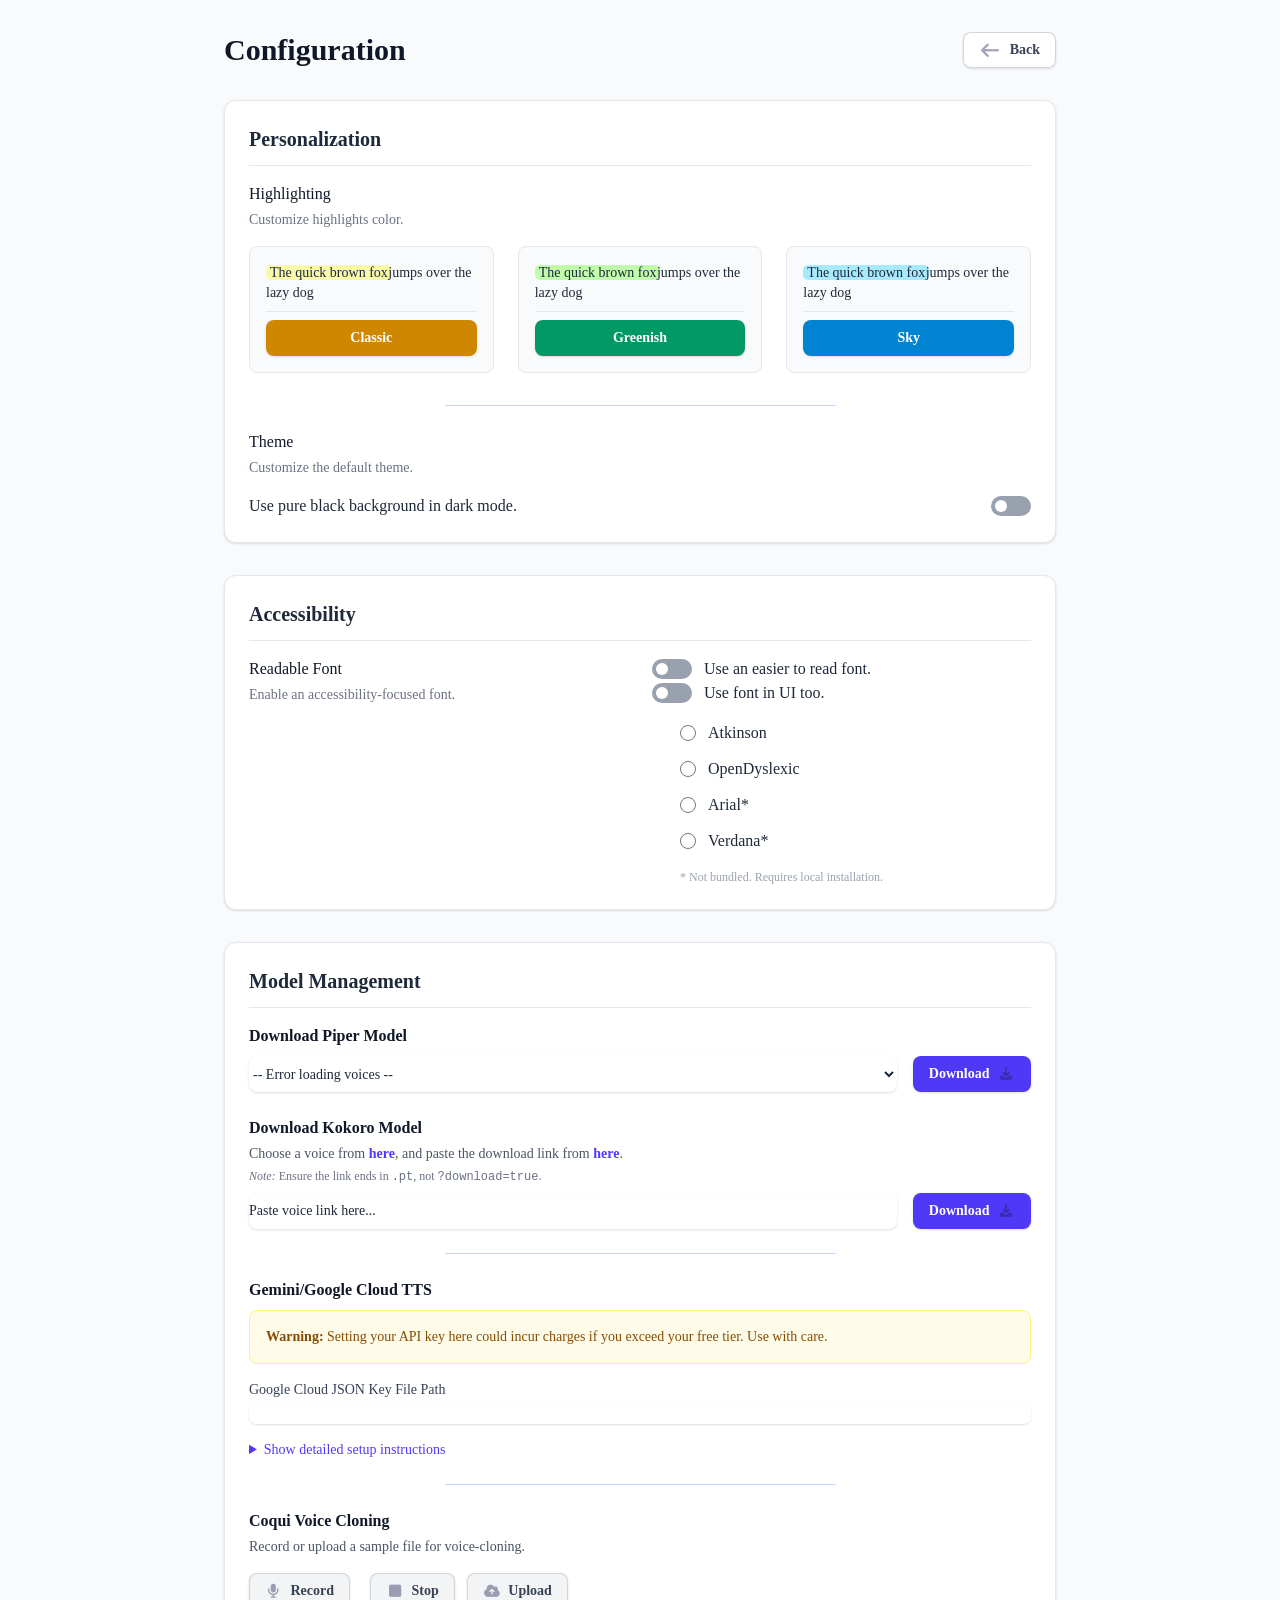
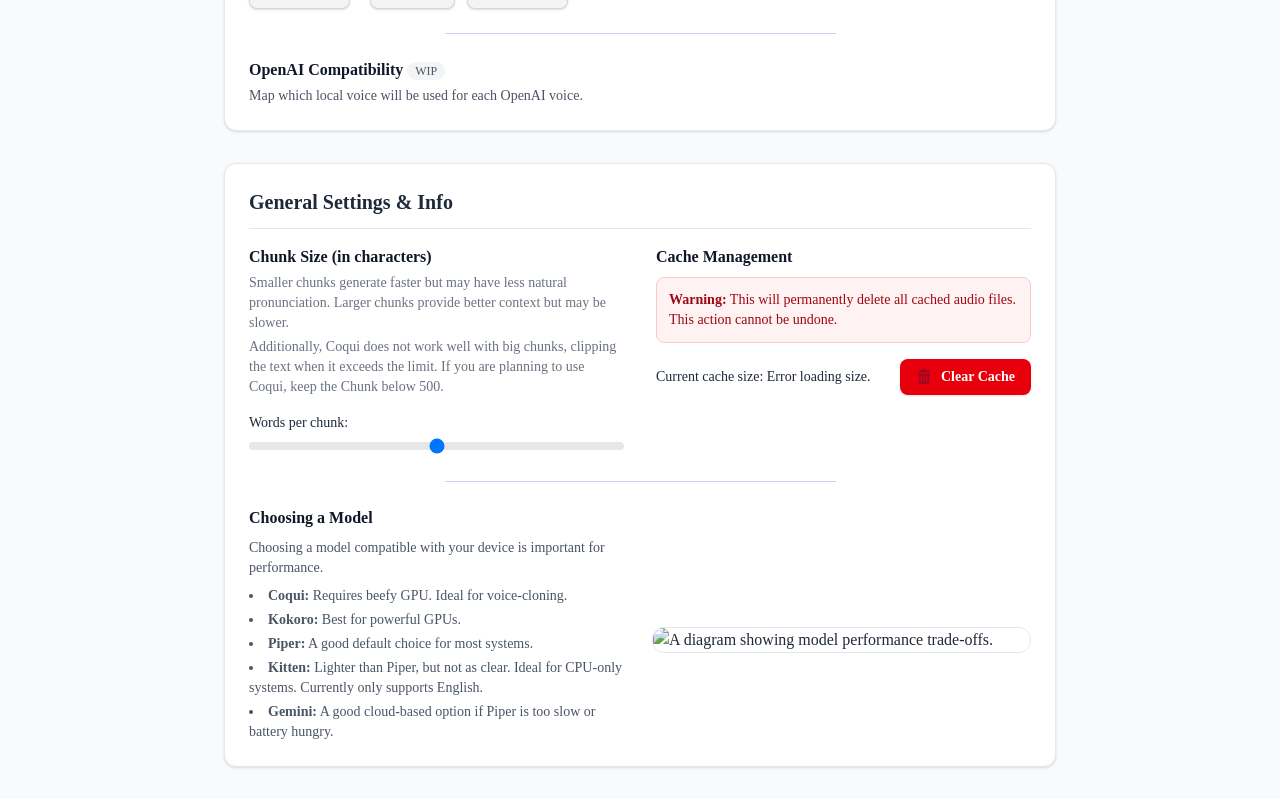
==== commit 6b152106: "fix(i18n): 修复最终审查发现的3个集成问题 - 统一语言切换器ID为lang-select（原langSelect与index.js不匹配） - 删除HTML内联脚本避免双重initI18n" ====
--- a/templates/config.html
+++ b/templates/config.html
@@ -8,7 +8,6 @@
     <link rel="icon" type="image/png" href="/static/favicon.png">
     <link rel="stylesheet" href="/static/css/style.css">
     <link rel="stylesheet" href="/static/icons/css/all.min.css">
-    <script type="module" src="/static/js/i18n.js"></script>
     <style>
         /* Custom styles for better form elements */
         .form-radio, .form-checkbox {
@@ -303,9 +302,5 @@
     </div>
 
     <script type="module" src="/static/js/config.js"></script>
-    <script type="module">
-        import { initI18n } from '/static/js/i18n.js';
-        await initI18n();
-    </script>
 </body>
 </html>
